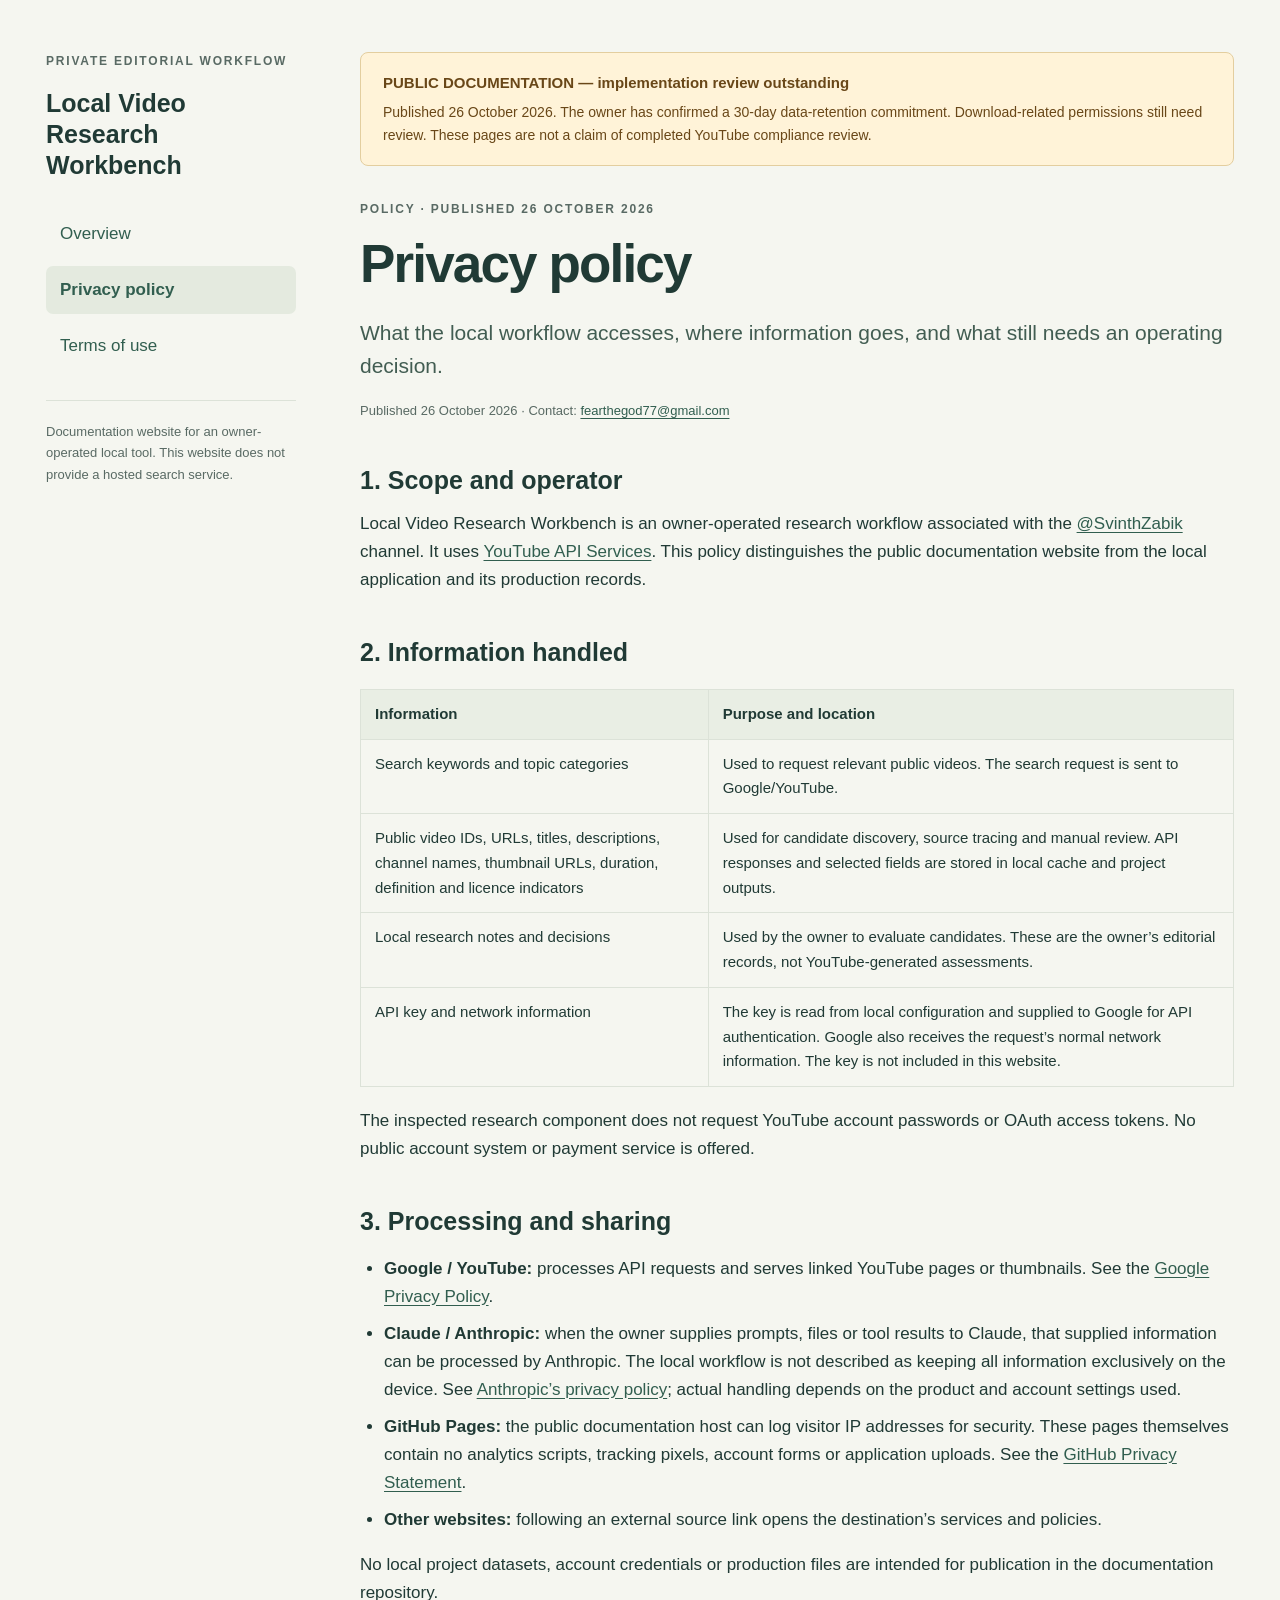
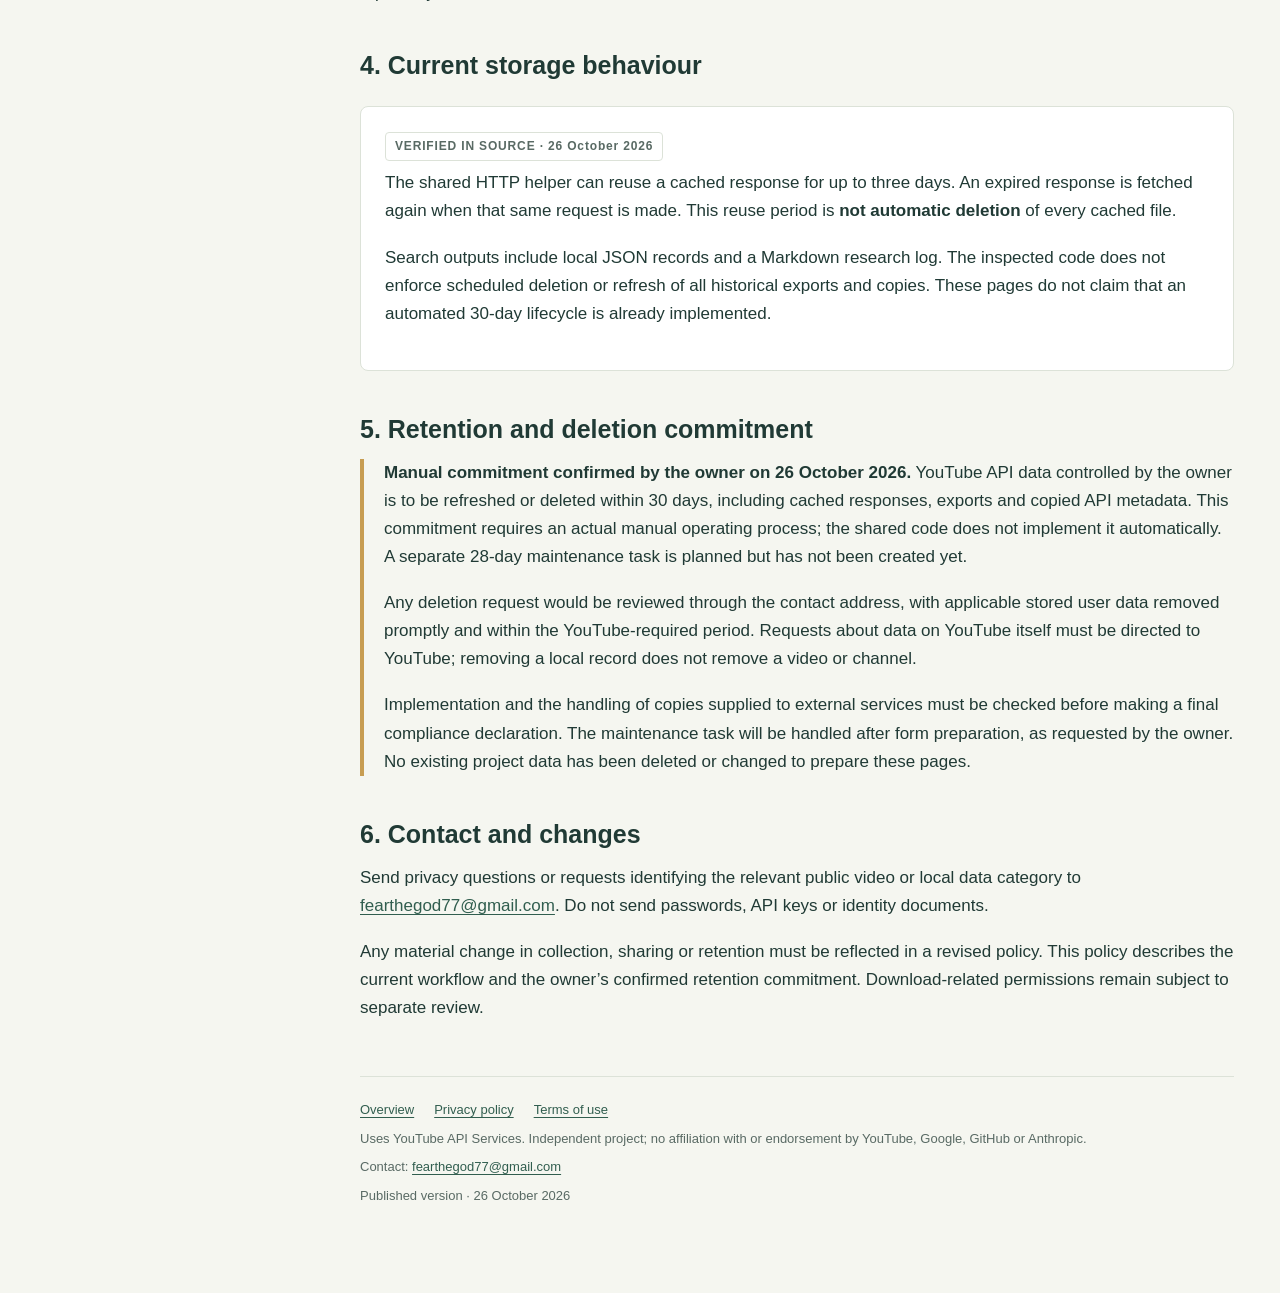
==== privacy.html @ 8f23bbeb "Add public application documentation and policies" ====
<!doctype html>
<html lang="en"><head><meta charset="utf-8"><meta name="viewport" content="width=device-width,initial-scale=1"><meta name="robots" content="noindex,nofollow"><title>Privacy policy · Local Video Research Workbench</title><meta name="description" content="Documentation and privacy information for a private local video research workflow."><link rel="stylesheet" href="style.css"></head>
<body><a class="skip" href="#main">Skip to content</a><div class="shell"><aside><div class="eyebrow">Private editorial workflow</div><div class="brand"><a href="index.html">Local Video<br>Research Workbench</a></div><nav aria-label="Documentation"><a href="index.html">Overview</a><a href="privacy.html" aria-current="page">Privacy policy</a><a href="terms.html">Terms of use</a></nav><p class="aside-note">Documentation website for an owner-operated local tool. This website does not provide a hosted search service.</p></aside>
<main id="main"><div class="draft"><strong>PUBLIC DOCUMENTATION — implementation review outstanding</strong>Published 26 October 2026. The owner has confirmed a 30-day data-retention commitment. Download-related permissions still need review. These pages are not a claim of completed YouTube compliance review.</div>
<div class="eyebrow">Policy · published 26 October 2026</div><h1>Privacy policy</h1><p class="lead">What the local workflow accesses, where information goes, and what still needs an operating decision.</p><p class="meta">Published 26 October 2026 · Contact: <a class="contact" href="mailto:fearthegod77@gmail.com">fearthegod77@gmail.com</a></p>
<h2>1. Scope and operator</h2><p>Local Video Research Workbench is an owner-operated research workflow associated with the <a href="https://www.youtube.com/@SvinthZabik">@SvinthZabik</a> channel. It uses <a href="https://developers.google.com/youtube/v3">YouTube API Services</a>. This policy distinguishes the public documentation website from the local application and its production records.</p>
<h2>2. Information handled</h2><table><thead><tr><th>Information</th><th>Purpose and location</th></tr></thead><tbody><tr><td>Search keywords and topic categories</td><td>Used to request relevant public videos. The search request is sent to Google/YouTube.</td></tr><tr><td>Public video IDs, URLs, titles, descriptions, channel names, thumbnail URLs, duration, definition and licence indicators</td><td>Used for candidate discovery, source tracing and manual review. API responses and selected fields are stored in local cache and project outputs.</td></tr><tr><td>Local research notes and decisions</td><td>Used by the owner to evaluate candidates. These are the owner’s editorial records, not YouTube-generated assessments.</td></tr><tr><td>API key and network information</td><td>The key is read from local configuration and supplied to Google for API authentication. Google also receives the request’s normal network information. The key is not included in this website.</td></tr></tbody></table><p>The inspected research component does not request YouTube account passwords or OAuth access tokens. No public account system or payment service is offered.</p>
<h2>3. Processing and sharing</h2><ul><li><strong>Google / YouTube:</strong> processes API requests and serves linked YouTube pages or thumbnails. See the <a href="https://policies.google.com/privacy">Google Privacy Policy</a>.</li><li><strong>Claude / Anthropic:</strong> when the owner supplies prompts, files or tool results to Claude, that supplied information can be processed by Anthropic. The local workflow is not described as keeping all information exclusively on the device. See <a href="https://www.anthropic.com/legal/privacy">Anthropic’s privacy policy</a>; actual handling depends on the product and account settings used.</li><li><strong>GitHub Pages:</strong> the public documentation host can log visitor IP addresses for security. These pages themselves contain no analytics scripts, tracking pixels, account forms or application uploads. See the <a href="https://docs.github.com/en/site-policy/privacy-policies/github-general-privacy-statement">GitHub Privacy Statement</a>.</li><li><strong>Other websites:</strong> following an external source link opens the destination’s services and policies.</li></ul><p>No local project datasets, account credentials or production files are intended for publication in the documentation repository.</p>
<h2>4. Current storage behaviour</h2><div class="panel"><span class="label">VERIFIED IN SOURCE · 26 October 2026</span><p>The shared HTTP helper can reuse a cached response for up to three days. An expired response is fetched again when that same request is made. This reuse period is <strong>not automatic deletion</strong> of every cached file.</p><p>Search outputs include local JSON records and a Markdown research log. The inspected code does not enforce scheduled deletion or refresh of all historical exports and copies. These pages do not claim that an automated 30-day lifecycle is already implemented.</p></div>
<h2>5. Retention and deletion commitment</h2><div class="pending"><p><strong>Manual commitment confirmed by the owner on 26 October 2026.</strong> YouTube API data controlled by the owner is to be refreshed or deleted within 30 days, including cached responses, exports and copied API metadata. This commitment requires an actual manual operating process; the shared code does not implement it automatically. A separate 28-day maintenance task is planned but has not been created yet.</p><p>Any deletion request would be reviewed through the contact address, with applicable stored user data removed promptly and within the YouTube-required period. Requests about data on YouTube itself must be directed to YouTube; removing a local record does not remove a video or channel.</p><p>Implementation and the handling of copies supplied to external services must be checked before making a final compliance declaration. The maintenance task will be handled after form preparation, as requested by the owner. No existing project data has been deleted or changed to prepare these pages.</p></div>
<h2>6. Contact and changes</h2><p>Send privacy questions or requests identifying the relevant public video or local data category to <a class="contact" href="mailto:fearthegod77@gmail.com">fearthegod77@gmail.com</a>. Do not send passwords, API keys or identity documents.</p><p>Any material change in collection, sharing or retention must be reflected in a revised policy. This policy describes the current workflow and the owner’s confirmed retention commitment. Download-related permissions remain subject to separate review.</p>

<footer><div class="links"><a href="index.html">Overview</a><a href="privacy.html">Privacy policy</a><a href="terms.html">Terms of use</a></div><p>Uses YouTube API Services. Independent project; no affiliation with or endorsement by YouTube, Google, GitHub or Anthropic.</p><p>Contact: <a class="contact" href="mailto:fearthegod77@gmail.com">fearthegod77@gmail.com</a></p><p>Published version · 26 October 2026</p></footer></main></div></body></html>
---- style.css ----
:root{--ink:#203a35;--muted:#596a64;--paper:#f5f6f0;--line:#dce2d8;--green:#315e4f;--amber:#80551d}
*{box-sizing:border-box}html{scroll-behavior:smooth}body{margin:0;background:var(--paper);color:var(--ink);font:17px/1.65 -apple-system,BlinkMacSystemFont,"Segoe UI",sans-serif}
a{color:var(--green);text-underline-offset:3px}a:hover{color:#173b2d}a:focus-visible{outline:3px solid #9cbf88;outline-offset:4px}
.skip{position:absolute;left:20px;top:-70px;background:white;padding:10px}.skip:focus{top:10px}
.shell{max-width:1260px;margin:auto;display:grid;grid-template-columns:250px minmax(0,1fr);gap:64px;padding:52px 36px 80px}
aside{align-self:start;position:sticky;top:40px}.eyebrow{font-size:12px;letter-spacing:.15em;font-weight:750;text-transform:uppercase;color:var(--muted)}
.brand{font-size:25px;line-height:1.25;margin:16px 0 28px;font-weight:750}.brand a{color:var(--ink);text-decoration:none}nav{display:grid;gap:8px}nav a{padding:10px 14px;border-radius:7px;text-decoration:none}nav a[aria-current=page]{background:#e4eadf;font-weight:700}
.aside-note{font-size:13px;color:var(--muted);border-top:1px solid var(--line);padding-top:20px;margin-top:30px}
main{min-width:0}.draft{padding:18px 22px;background:#fff3d8;border:1px solid #e3ce9f;border-radius:8px;font-size:14px;color:#694718;margin-bottom:34px}.draft strong{display:block;font-size:15px;margin-bottom:5px}
h1{font-size:clamp(34px,4.6vw,53px);line-height:1.12;letter-spacing:-.035em;margin:14px 0 24px}h2{font-size:25px;line-height:1.3;margin:42px 0 14px}h3{font-size:19px;line-height:1.4;margin:25px 0 10px}p{margin:0 0 18px}.lead{font-size:21px;line-height:1.55;color:#425d52}.meta{font-size:13px;color:var(--muted);margin:0 0 30px}
.cards{display:grid;grid-template-columns:repeat(3,minmax(0,1fr));gap:15px;margin:30px 0}.card{background:#fff;border:1px solid var(--line);padding:22px;border-radius:8px}.card h3{margin:7px 0 10px}.card p{font-size:15px;color:var(--muted);margin:0}.number{font-size:13px;font-weight:800;color:#71915e}
.panel{background:#fff;border:1px solid var(--line);border-radius:8px;padding:24px;margin:24px 0}.panel h2,.panel h3{margin-top:0}.scope{border-left:4px solid #8ca07e;padding-left:20px;color:#46584e}.pending{border-left:4px solid #c79d52;padding-left:20px}.label{display:inline-block;font-size:12px;font-weight:700;letter-spacing:.07em;padding:4px 9px;border:1px solid var(--line);border-radius:4px;margin-bottom:8px;color:var(--muted)}
ul,ol{padding-left:24px}li{margin:9px 0}table{border-collapse:collapse;width:100%;font-size:15px;margin:20px 0}th,td{padding:12px 14px;border:1px solid var(--line);text-align:left;vertical-align:top}th{background:#e9eee4}code{font-size:.88em;background:#e9eee4;padding:2px 5px;border-radius:3px;overflow-wrap:anywhere}.contact{overflow-wrap:anywhere}.steps{display:flex;flex-wrap:wrap;gap:9px;align-items:center;font-size:14px}.step{border:1px solid var(--line);padding:10px 13px;border-radius:6px;background:#fff}.arrow{color:#7d8e80}
footer{font-size:13px;color:var(--muted);border-top:1px solid var(--line);margin-top:54px;padding-top:22px}footer p{margin:7px 0}.links{display:flex;gap:20px;flex-wrap:wrap}button{font:inherit}
@media(max-width:850px){.shell{grid-template-columns:1fr;gap:26px;padding:28px 22px 60px}aside{position:static}.brand{font-size:23px;margin:10px 0 16px}nav{display:flex;flex-wrap:wrap;gap:5px}nav a{padding:7px 11px}.aside-note{display:none}.cards{grid-template-columns:1fr}.draft{margin-bottom:26px}h2{margin-top:34px}table{font-size:14px}th,td{padding:9px}.lead{font-size:19px}}
@media print{body{background:white;font-size:11pt}.shell{display:block;padding:0;max-width:none}aside{display:none}main{width:100%}h1{font-size:27pt}h2{font-size:17pt}.draft{border:1px solid #999;background:white}a{color:inherit}footer{margin-top:24px}.panel{break-inside:avoid}.cards{display:block}.card{margin-bottom:12px}}
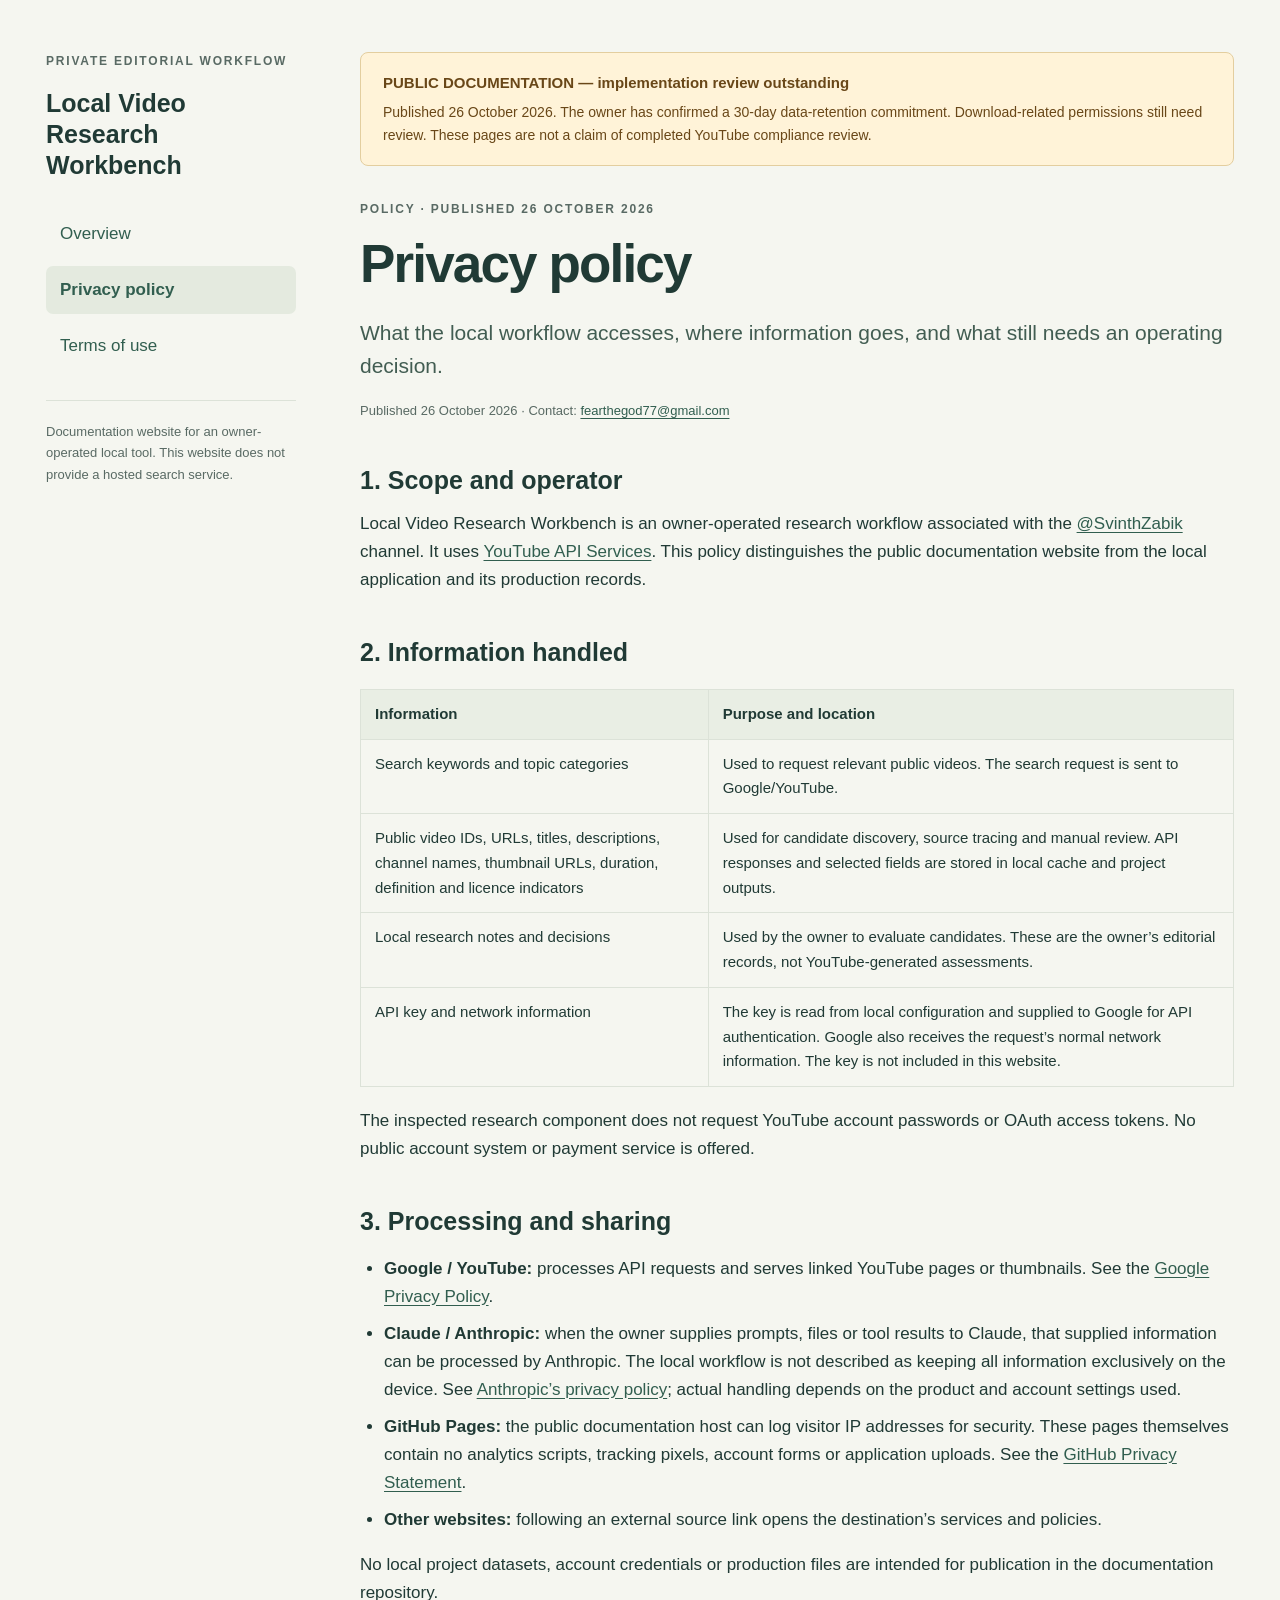
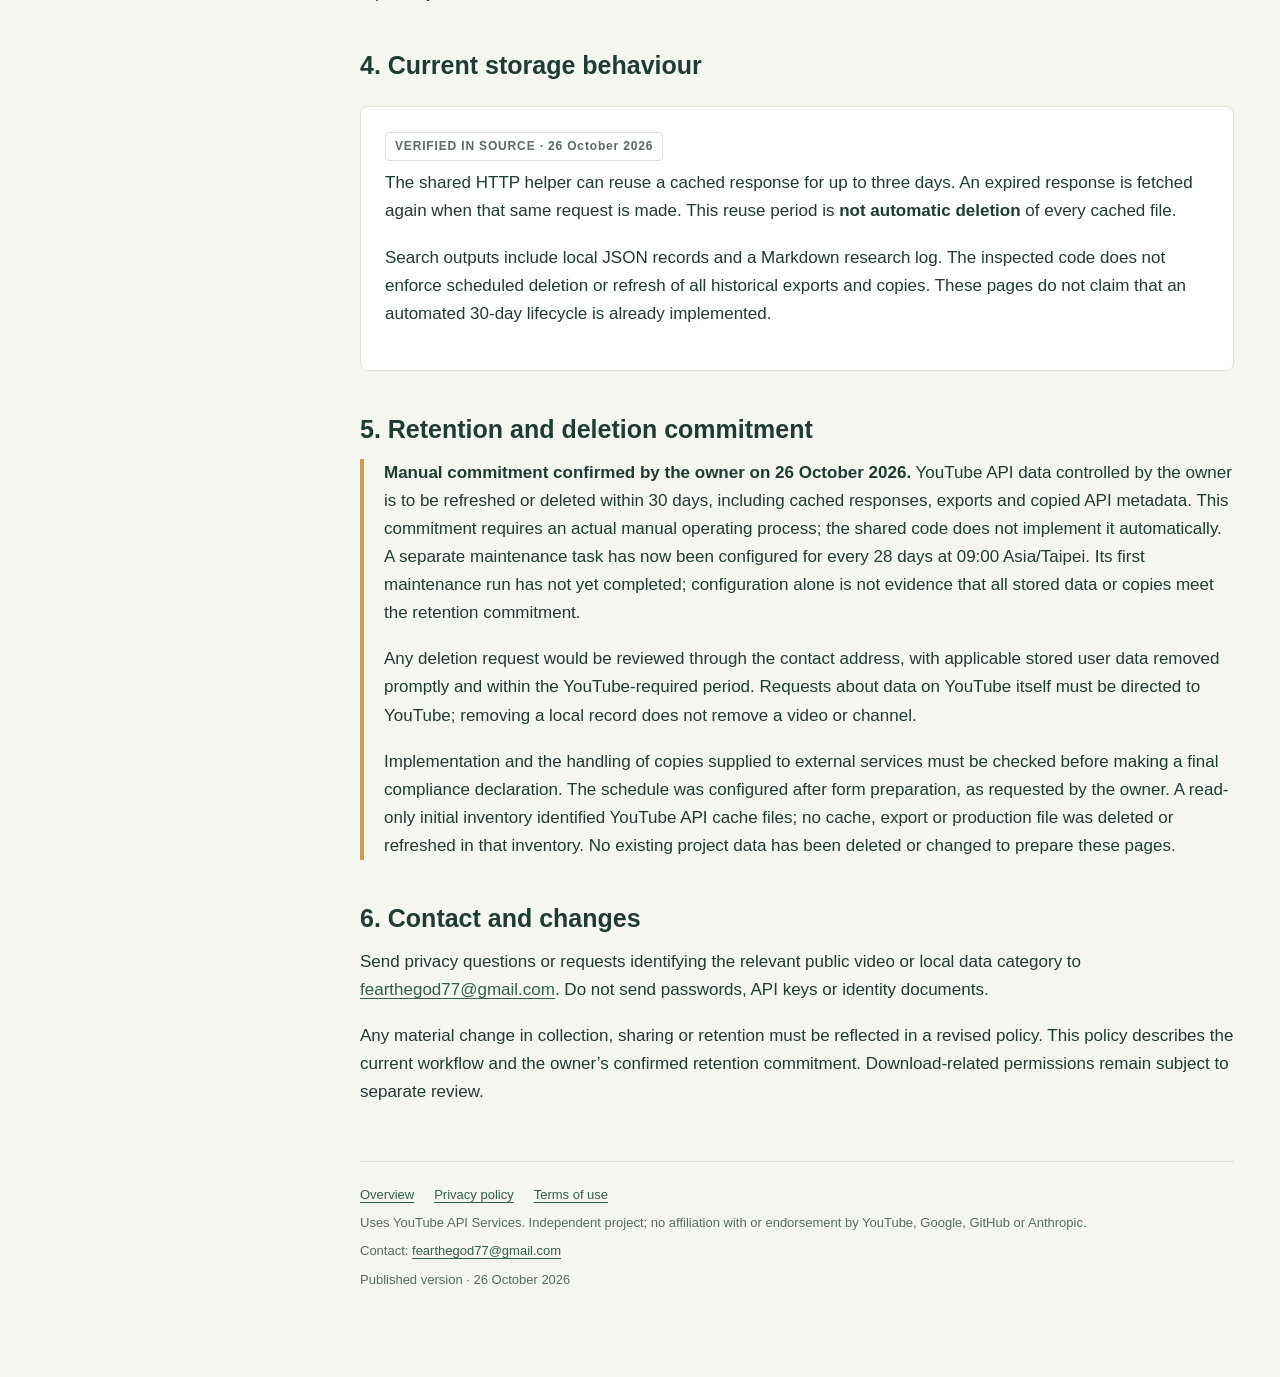
==== commit bcd0e1c4: "Record configured retention schedule and pending first maintenance" ====
--- a/privacy.html
+++ b/privacy.html
@@ -7,7 +7,7 @@
 <h2>2. Information handled</h2><table><thead><tr><th>Information</th><th>Purpose and location</th></tr></thead><tbody><tr><td>Search keywords and topic categories</td><td>Used to request relevant public videos. The search request is sent to Google/YouTube.</td></tr><tr><td>Public video IDs, URLs, titles, descriptions, channel names, thumbnail URLs, duration, definition and licence indicators</td><td>Used for candidate discovery, source tracing and manual review. API responses and selected fields are stored in local cache and project outputs.</td></tr><tr><td>Local research notes and decisions</td><td>Used by the owner to evaluate candidates. These are the owner’s editorial records, not YouTube-generated assessments.</td></tr><tr><td>API key and network information</td><td>The key is read from local configuration and supplied to Google for API authentication. Google also receives the request’s normal network information. The key is not included in this website.</td></tr></tbody></table><p>The inspected research component does not request YouTube account passwords or OAuth access tokens. No public account system or payment service is offered.</p>
 <h2>3. Processing and sharing</h2><ul><li><strong>Google / YouTube:</strong> processes API requests and serves linked YouTube pages or thumbnails. See the <a href="https://policies.google.com/privacy">Google Privacy Policy</a>.</li><li><strong>Claude / Anthropic:</strong> when the owner supplies prompts, files or tool results to Claude, that supplied information can be processed by Anthropic. The local workflow is not described as keeping all information exclusively on the device. See <a href="https://www.anthropic.com/legal/privacy">Anthropic’s privacy policy</a>; actual handling depends on the product and account settings used.</li><li><strong>GitHub Pages:</strong> the public documentation host can log visitor IP addresses for security. These pages themselves contain no analytics scripts, tracking pixels, account forms or application uploads. See the <a href="https://docs.github.com/en/site-policy/privacy-policies/github-general-privacy-statement">GitHub Privacy Statement</a>.</li><li><strong>Other websites:</strong> following an external source link opens the destination’s services and policies.</li></ul><p>No local project datasets, account credentials or production files are intended for publication in the documentation repository.</p>
 <h2>4. Current storage behaviour</h2><div class="panel"><span class="label">VERIFIED IN SOURCE · 26 October 2026</span><p>The shared HTTP helper can reuse a cached response for up to three days. An expired response is fetched again when that same request is made. This reuse period is <strong>not automatic deletion</strong> of every cached file.</p><p>Search outputs include local JSON records and a Markdown research log. The inspected code does not enforce scheduled deletion or refresh of all historical exports and copies. These pages do not claim that an automated 30-day lifecycle is already implemented.</p></div>
-<h2>5. Retention and deletion commitment</h2><div class="pending"><p><strong>Manual commitment confirmed by the owner on 26 October 2026.</strong> YouTube API data controlled by the owner is to be refreshed or deleted within 30 days, including cached responses, exports and copied API metadata. This commitment requires an actual manual operating process; the shared code does not implement it automatically. A separate 28-day maintenance task is planned but has not been created yet.</p><p>Any deletion request would be reviewed through the contact address, with applicable stored user data removed promptly and within the YouTube-required period. Requests about data on YouTube itself must be directed to YouTube; removing a local record does not remove a video or channel.</p><p>Implementation and the handling of copies supplied to external services must be checked before making a final compliance declaration. The maintenance task will be handled after form preparation, as requested by the owner. No existing project data has been deleted or changed to prepare these pages.</p></div>
+<h2>5. Retention and deletion commitment</h2><div class="pending"><p><strong>Manual commitment confirmed by the owner on 26 October 2026.</strong> YouTube API data controlled by the owner is to be refreshed or deleted within 30 days, including cached responses, exports and copied API metadata. This commitment requires an actual manual operating process; the shared code does not implement it automatically. A separate maintenance task has now been configured for every 28 days at 09:00 Asia/Taipei. Its first maintenance run has not yet completed; configuration alone is not evidence that all stored data or copies meet the retention commitment.</p><p>Any deletion request would be reviewed through the contact address, with applicable stored user data removed promptly and within the YouTube-required period. Requests about data on YouTube itself must be directed to YouTube; removing a local record does not remove a video or channel.</p><p>Implementation and the handling of copies supplied to external services must be checked before making a final compliance declaration. The schedule was configured after form preparation, as requested by the owner. A read-only initial inventory identified YouTube API cache files; no cache, export or production file was deleted or refreshed in that inventory. No existing project data has been deleted or changed to prepare these pages.</p></div>
 <h2>6. Contact and changes</h2><p>Send privacy questions or requests identifying the relevant public video or local data category to <a class="contact" href="mailto:fearthegod77@gmail.com">fearthegod77@gmail.com</a>. Do not send passwords, API keys or identity documents.</p><p>Any material change in collection, sharing or retention must be reflected in a revised policy. This policy describes the current workflow and the owner’s confirmed retention commitment. Download-related permissions remain subject to separate review.</p>
 
 <footer><div class="links"><a href="index.html">Overview</a><a href="privacy.html">Privacy policy</a><a href="terms.html">Terms of use</a></div><p>Uses YouTube API Services. Independent project; no affiliation with or endorsement by YouTube, Google, GitHub or Anthropic.</p><p>Contact: <a class="contact" href="mailto:fearthegod77@gmail.com">fearthegod77@gmail.com</a></p><p>Published version · 26 October 2026</p></footer></main></div></body></html>
